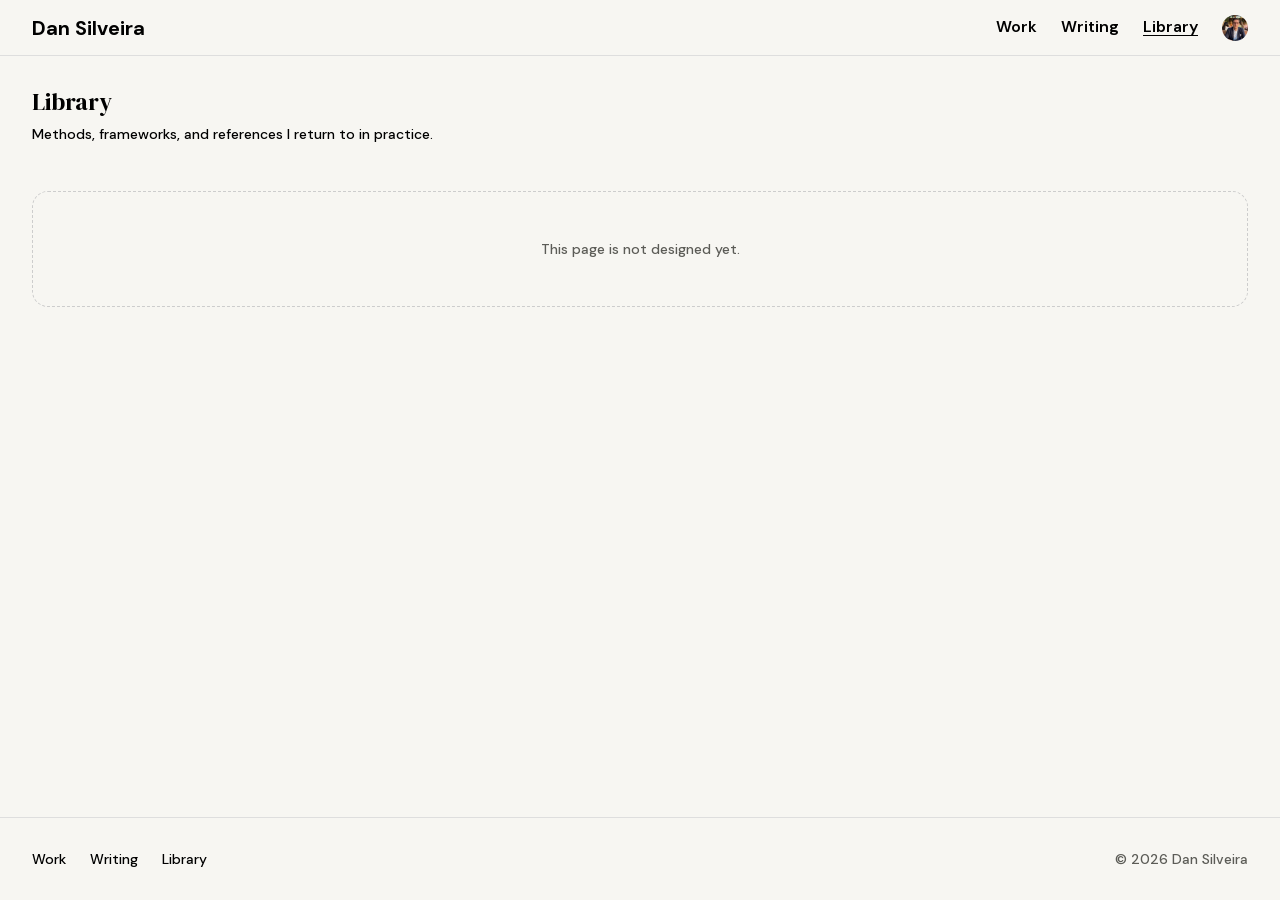
==== library/index.html @ 99af9610 "Build homepage from Figma reference Palette, type scale, and geometry were extracted from the vector" ====
<!DOCTYPE html>
<html lang="en">
<head>
  <meta charset="UTF-8">
  <meta name="viewport" content="width=device-width, initial-scale=1.0">

  <title>Library — Dan Silveira</title>
  <meta name="description" content="A collection of methods, frameworks, and references Dan Silveira returns to in design practice.">

  <meta property="og:type" content="website">
  <meta property="og:title" content="Library — Dan Silveira">
  <meta property="og:description" content="Methods, frameworks, and references from design practice.">
  <meta property="og:image" content="/assets/images/og-image.png">
  <meta name="twitter:card" content="summary_large_image">

  <link rel="icon" href="/assets/icons/favicon.svg" type="image/svg+xml">

  <link rel="preload" href="/assets/fonts/dm-sans-latin.woff2" as="font" type="font/woff2" crossorigin>
  <link rel="preload" href="/assets/fonts/dm-serif-display-latin.woff2" as="font" type="font/woff2" crossorigin>

  <link rel="stylesheet" href="/css/tokens.css">
  <link rel="stylesheet" href="/css/base.css">
  <link rel="stylesheet" href="/css/layout.css">
  <link rel="stylesheet" href="/css/components.css">
  <link rel="stylesheet" href="/css/pages/simple.css">

  <noscript>
    <style>
      [data-reveal] { opacity: 1; transform: none; }
    </style>
  </noscript>
</head>
<body>
  <a class="skip-link" href="#main">Skip to content</a>

  <!-- Shared header — keep in sync across all pages -->
  <header class="site-header">
    <div class="container site-header__inner">
      <a class="site-header__logo" href="/">Dan Silveira</a>

      <div class="site-nav-group">
        <button class="nav-toggle" type="button" aria-expanded="false" aria-controls="site-nav">
          <span class="nav-toggle__bars"></span>
          <span class="visually-hidden">Menu</span>
        </button>

        <nav class="site-nav" id="site-nav" aria-label="Primary">
          <ul class="site-nav__list">
            <li><a class="site-nav__link" href="/work/">Work</a></li>
            <li><a class="site-nav__link" href="/writing/">Writing</a></li>
            <li><a class="site-nav__link" href="/library/">Library</a></li>
          </ul>
        </nav>

        <span class="site-header__avatar">
          <img src="/assets/images/Avatar-SML.jpg" alt="" width="26" height="26">
        </span>
      </div>
    </div>
  </header>

  <main class="site-main" id="main">
    <div class="container">

      <section class="page-intro">
        <h1 class="display page-intro__title">Library</h1>
        <p class="page-intro__lede">
          Methods, frameworks, and references I return to in practice.
        </p>
      </section>

      <!-- TODO: no Figma design for this page yet. -->
      <div class="page-empty">
        <p class="text-muted">This page is not designed yet.</p>
      </div>

    </div>
  </main>

  <!-- Shared footer — keep in sync across all pages -->
  <footer class="site-footer">
    <div class="container site-footer__inner">
      <ul class="site-footer__links">
        <li><a href="/work/">Work</a></li>
        <li><a href="/writing/">Writing</a></li>
        <li><a href="/library/">Library</a></li>
      </ul>
      <p class="site-footer__meta">&copy; 2026 Dan Silveira</p>
    </div>
  </footer>

  <script src="/js/main.js" defer></script>
</body>
</html>
---- css/tokens.css ----
/* ==========================================================================
   Design tokens
   Single source of truth for color, type, spacing, and geometry.

   Values marked "ref" were read out of the Figma export's vector data
   (assets/images/Homepage-REF.pdf) and are exact, not approximations.
   ========================================================================== */

:root {
  /* ---- Color -------------------------------------------------------------
     The design uses four colors, nothing more. --line is the header and rail
     divider; --line-strong is the heavier rule inside the rail. */
  --color-bg: #f7f6f2;          /* ref */
  --color-ink: #000000;         /* ref */
  --color-line: #dedede;        /* ref */
  --color-line-strong: #cdcdcd; /* ref */

  /* Derived, not in the reference: a neutral for image placeholders and for
     secondary text on the inner pages. */
  --color-surface: #e8e7e2;
  --color-ink-muted: #5c5c57;

  --color-focus: var(--color-ink);

  /* ---- Typography --------------------------------------------------------
     Two families. DM Serif Display is used only for H1; everything else is
     DM Sans. Both are self-hosted in assets/fonts (see base.css). */
  --font-display: "DM Serif Display", Georgia, "Times New Roman", serif;
  --font-text: "DM Sans", ui-sans-serif, system-ui, -apple-system, sans-serif;
  --font-mono: ui-monospace, SFMono-Regular, Menlo, monospace;

  --weight-regular: 400;   /* DM Serif Display H1 */
  --weight-medium: 500;    /* body */
  --weight-semibold: 600;  /* H2, nav links */
  --weight-bold: 700;      /* logo */

  /* Fixed scale. The reference contains exactly four sizes; steps 4 and 5
     exist only for the case study pages, which have no Figma reference yet. */
  --step--1: 0.75rem;   /* 12px  meta */
  --step-0: 0.875rem;   /* 14px  body            ref */
  --step-1: 1rem;       /* 16px  nav links       ref */
  --step-2: 1.25rem;    /* 20px  H2, logo        ref */
  --step-3: 1.5rem;     /* 24px  H1 (serif)      ref */
  --step-4: 2rem;       /* 32px  inner pages */
  --step-5: 2.5rem;     /* 40px  inner pages */

  /* Body copy is 14px on an 18px line box in the reference. */
  --leading-body: 1.2857;
  --leading-tight: 1.1;
  --leading-snug: 1.2;
  --leading-normal: 1.6;

  --tracking-tight: -0.01em;
  --tracking-normal: 0;
  --tracking-wide: 0.06em;

  --measure: 68ch;

  /* ---- Spacing -----------------------------------------------------------
     Fixed 4px-based scale. The design lands on 8 / 16 / 24 / 32 / 56. */
  --space-3xs: 0.25rem;  /* 4  */
  --space-2xs: 0.5rem;   /* 8  */
  --space-xs: 0.75rem;   /* 12 */
  --space-s: 1rem;       /* 16 */
  --space-m: 1.5rem;     /* 24 */
  --space-l: 2rem;       /* 32 */
  --space-xl: 3rem;      /* 48 */
  --space-2xl: 3.5rem;   /* 56 */
  --space-3xl: 5rem;     /* 80 */

  /* ---- Layout ------------------------------------------------------------
     The page is a 1280 frame with 32 gutters. Inside that, a 914 main column
     and a 302 rail sit either side of a 1px divider. */
  --container: 80rem;          /* 1280 ref */
  --gutter: 2rem;              /* 32   ref */
  --header-height: 3.5rem;     /* 56   ref */
  --rail-width: 18.875rem;     /* 302  ref */
  --rail-content: 14.875rem;   /* 238  ref */
  --main-width: 57.125rem;     /* 914  ref */
  --container-narrow: 45rem;   /* long-form prose on inner pages */

  /* ---- Component geometry ------------------------------------------------ */
  --portrait-size: 13.875rem;  /* 222      ref */
  --figure-width: 27.5rem;     /* 440      ref */
  --figure-height: 13.875rem;  /* 222      ref */
  --thumb-width: 14.875rem;    /* 238      ref */
  --thumb-height: 6.75rem;     /* 108      ref, confirmed by the exports */
  --avatar-size: 1.625rem;     /* 26       ref */

  /* ---- Borders ----------------------------------------------------------- */
  --radius-s: 0.25rem;   /* 4  */
  --radius-m: 0.5rem;    /* 8  */
  --radius-l: 1rem;      /* 16, the portrait and figure corner ref */
  --radius-full: 999rem;

  --border-width: 1px;

  /* ---- Motion ------------------------------------------------------------
     base.css zeroes these under prefers-reduced-motion, so components do not
     each need their own media query. */
  --duration-fast: 120ms;
  --duration-base: 240ms;
  --duration-slow: 480ms;
  --ease-out: cubic-bezier(0.22, 1, 0.36, 1);

  /* ---- Depth ------------------------------------------------------------- */
  --z-header: 100;
  --z-nav-panel: 200;
  --z-skip-link: 300;
}
---- css/base.css ----
/* ==========================================================================
   Base: fonts, reset, element defaults
   Depends on tokens.css. Styles bare elements only — no classes.
   ========================================================================== */

/* ---- Webfonts -----------------------------------------------------------
   Self-hosted so there is no third-party request on page load. DM Sans is a
   variable font, so one file covers Medium through Bold; the weight range in
   the descriptor is what lets the browser synthesize 500/600/700 from it.

   The latin and latin-ext subsets are split exactly as Google serves them.
   The unicode-range on each means the browser only downloads latin-ext when
   a page actually uses one of those characters. */

@font-face {
  font-family: "DM Sans";
  font-style: normal;
  font-weight: 100 1000;
  font-display: swap;
  src: url("/assets/fonts/dm-sans-latin.woff2") format("woff2");
  unicode-range: U+0000-00FF, U+0131, U+0152-0153, U+02BB-02BC, U+02C6,
    U+02DA, U+02DC, U+0304, U+0308, U+0329, U+2000-206F, U+20AC, U+2122,
    U+2191, U+2193, U+2212, U+2215, U+FEFF, U+FFFD;
}

@font-face {
  font-family: "DM Sans";
  font-style: normal;
  font-weight: 100 1000;
  font-display: swap;
  src: url("/assets/fonts/dm-sans-latin-ext.woff2") format("woff2");
  unicode-range: U+0100-02BA, U+02BD-02C5, U+02C7-02CC, U+02CE-02D7,
    U+02DD-02FF, U+0304, U+0308, U+0329, U+1D00-1DBF, U+1E00-1E9F,
    U+1EF2-1EFF, U+2020, U+20A0-20AB, U+20AD-20C0, U+2113, U+2C60-2C7F,
    U+A720-A7FF;
}

@font-face {
  font-family: "DM Serif Display";
  font-style: normal;
  font-weight: 400;
  font-display: swap;
  src: url("/assets/fonts/dm-serif-display-latin.woff2") format("woff2");
  unicode-range: U+0000-00FF, U+0131, U+0152-0153, U+02BB-02BC, U+02C6,
    U+02DA, U+02DC, U+0304, U+0308, U+0329, U+2000-206F, U+20AC, U+2122,
    U+2191, U+2193, U+2212, U+2215, U+FEFF, U+FFFD;
}

@font-face {
  font-family: "DM Serif Display";
  font-style: normal;
  font-weight: 400;
  font-display: swap;
  src: url("/assets/fonts/dm-serif-display-latin-ext.woff2") format("woff2");
  unicode-range: U+0100-02BA, U+02BD-02C5, U+02C7-02CC, U+02CE-02D7,
    U+02DD-02FF, U+0304, U+0308, U+0329, U+1D00-1DBF, U+1E00-1E9F,
    U+1EF2-1EFF, U+2020, U+20A0-20AB, U+20AD-20C0, U+2113, U+2C60-2C7F,
    U+A720-A7FF;
}

/* ---- Reset -------------------------------------------------------------- */

*,
*::before,
*::after {
  box-sizing: border-box;
}

* {
  margin: 0;
}

html {
  /* Anchor targets land below the sticky header rather than under it. */
  scroll-padding-top: calc(var(--header-height) + var(--space-l));
  -webkit-text-size-adjust: 100%;
}

body {
  min-height: 100vh;
  background-color: var(--color-bg);
  color: var(--color-ink);
  font-family: var(--font-text);
  font-size: var(--step-0);
  font-weight: var(--weight-medium);
  line-height: var(--leading-body);
  -webkit-font-smoothing: antialiased;
  -moz-osx-font-smoothing: grayscale;
}

/* ---- Headings -----------------------------------------------------------
   The two levels do not share a family. H1 is DM Serif Display Regular; H2
   and below are DM Sans SemiBold. Sizes are fixed, per the reference. */

h1 {
  font-family: var(--font-display);
  font-size: var(--step-3);
  font-weight: var(--weight-regular);
  line-height: var(--leading-snug);
  letter-spacing: var(--tracking-normal);
}

h2,
h3,
h4 {
  font-family: var(--font-text);
  font-weight: var(--weight-semibold);
  line-height: var(--leading-snug);
  letter-spacing: var(--tracking-normal);
}

h2 {
  font-size: var(--step-2);
}

h3 {
  font-size: var(--step-1);
}

h4 {
  font-size: var(--step-0);
}

/* ---- Typography utilities -----------------------------------------------
   The reference reuses the same two treatments at different points in the
   document outline: the serif 24 appears on the page title, on "How I see
   design", and on "Recent". These classes decouple the look from the heading
   level so the outline can stay semantically correct (one h1 per page)
   without forcing the wrong visual weight. */

.display {
  font-family: var(--font-display);
  font-size: var(--step-3);
  font-weight: var(--weight-regular);
  line-height: var(--leading-snug);
  letter-spacing: var(--tracking-normal);
}

.heading {
  font-family: var(--font-text);
  font-size: var(--step-2);
  font-weight: var(--weight-semibold);
  line-height: var(--leading-snug);
}

/* ---- Text --------------------------------------------------------------- */

p,
li,
dd,
blockquote {
  text-wrap: pretty;
}

strong,
b {
  font-weight: var(--weight-bold);
}

small {
  font-size: var(--step--1);
}

code,
kbd,
pre,
samp {
  font-family: var(--font-mono);
  font-size: 0.9em;
}

blockquote {
  border-left: var(--border-width) solid var(--color-line);
  padding-left: var(--space-m);
}

hr {
  border: 0;
  border-top: var(--border-width) solid var(--color-line);
  margin-block: var(--space-l);
}

/* ---- Links --------------------------------------------------------------
   Links inherit color and are distinguished by an underline on hover, which
   is how the reference treats them. */

a {
  color: inherit;
  text-decoration: none;
  text-decoration-thickness: 1px;
  text-underline-offset: 0.2em;
  transition: opacity var(--duration-fast) var(--ease-out);
}

a:hover {
  text-decoration: underline;
}

/* ---- Lists -------------------------------------------------------------- */

ul,
ol {
  padding-left: 1.25em;
}

/* ---- Media -------------------------------------------------------------- */

img,
picture,
svg,
video,
canvas {
  display: block;
  max-width: 100%;
  height: auto;
}

svg {
  fill: currentColor;
}

figure {
  margin: 0;
}

figcaption {
  color: var(--color-ink-muted);
  font-size: var(--step--1);
  margin-top: var(--space-xs);
}

/* ---- Forms -------------------------------------------------------------- */

input,
button,
textarea,
select {
  font: inherit;
  color: inherit;
}

button {
  background: none;
  border: 0;
  cursor: pointer;
}

/* ---- Tables ------------------------------------------------------------- */

table {
  border-collapse: collapse;
  width: 100%;
}

th,
td {
  border-bottom: var(--border-width) solid var(--color-line);
  padding: var(--space-xs);
  text-align: left;
}

/* ---- Focus --------------------------------------------------------------
   Keyboard-only focus ring. Do not remove without an equally visible
   replacement; it is the primary affordance for keyboard navigation. */

:focus-visible {
  outline: 2px solid var(--color-focus);
  outline-offset: 3px;
  border-radius: var(--radius-s);
}

/* ---- Accessibility helpers ---------------------------------------------- */

.visually-hidden {
  position: absolute;
  width: 1px;
  height: 1px;
  margin: -1px;
  padding: 0;
  overflow: hidden;
  clip-path: inset(50%);
  white-space: nowrap;
  border: 0;
}

/* First tabbable element on every page; offscreen until focused. */
.skip-link {
  position: absolute;
  top: var(--space-2xs);
  left: var(--space-2xs);
  z-index: var(--z-skip-link);
  transform: translateY(-150%);
  background-color: var(--color-ink);
  color: var(--color-bg);
  padding: var(--space-2xs) var(--space-s);
  border-radius: var(--radius-m);
  transition: transform var(--duration-fast) var(--ease-out);
}

.skip-link:focus-visible {
  transform: translateY(0);
}

/* ---- Reduced motion -----------------------------------------------------
   Zeroing the duration tokens disables component animation globally. */

@media (prefers-reduced-motion: reduce) {
  :root {
    --duration-fast: 0ms;
    --duration-base: 0ms;
    --duration-slow: 0ms;
  }

  *,
  *::before,
  *::after {
    animation-duration: 0.01ms !important;
    animation-iteration-count: 1 !important;
    transition-duration: 0.01ms !important;
    scroll-behavior: auto !important;
  }
}
---- css/layout.css ----
/* ==========================================================================
   Layout: shell, containers, grids, vertical rhythm
   Structural primitives only. Page-specific composition lives in css/pages.
   ========================================================================== */

/* ---- Page shell ---------------------------------------------------------
   Sticky footer: main grows so short pages do not leave the footer floating. */

body {
  display: flex;
  flex-direction: column;
}

.site-main {
  flex: 1 0 auto;
}

/* ---- Container ----------------------------------------------------------
   Centers content at the 1280 frame width and supplies the 32px gutter. */

.container {
  width: 100%;
  max-width: var(--container);
  margin-inline: auto;
  padding-inline: var(--gutter);
}

.container--narrow {
  max-width: var(--container-narrow);
}

/* ---- Two-column shell ---------------------------------------------------
   The homepage splits into a main column and a 302px rail separated by a 1px
   divider. The divider is a border on the rail rather than a separate
   element, so it cannot fall out of sync with the column edge.

   The rail runs to the frame's right edge rather than stopping at the
   container's gutter, which is why .container--shell drops its right padding
   and the rail supplies its own instead. Laid out left to right, the 1280
   frame is: 32 gutter, 914 main, 32 gap, 1 divider, 32, 238 rail, 32.

   Below the breakpoint the rail drops beneath the main content and the
   divider flips to the top edge. */

.shell {
  display: grid;
  grid-template-columns: 1fr;
  gap: var(--space-xl);
}

.shell__rail {
  border-top: var(--border-width) solid var(--color-line);
  padding-top: var(--space-l);
}

@media (width >= 62rem) {
  .container--shell {
    padding-right: 0;
  }

  .shell {
    grid-template-columns: minmax(0, 1fr) var(--rail-width);
    gap: 0;
    align-items: start;
  }

  /* Padding on both sides of the rail reproduces the reference's 238px
     content width inside the 302px track. */
  .shell__rail {
    border-top: 0;
    border-left: var(--border-width) solid var(--color-line);
    padding: var(--space-l) var(--gutter);
    /* Full-height divider: the border must run past the rail's own content,
       so the column stretches to the grid row height. */
    align-self: stretch;
    min-height: 100%;
  }

  /* Inset from the divider, bringing the main content to its 914px width. */
  .shell__main {
    padding-right: var(--gutter);
  }
}

/* ---- Sidebar ------------------------------------------------------------
   Content plus a narrow rail, used by the case study metadata column. Stacks
   on narrow screens. Distinct from .shell, which is the homepage's
   full-height two-column frame. */

.with-sidebar {
  display: grid;
  gap: var(--space-l);
  grid-template-columns: 1fr;
}

@media (width >= 56rem) {
  .with-sidebar {
    grid-template-columns: minmax(0, 1fr) 16rem;
    gap: var(--space-xl);
    align-items: start;
  }

  .with-sidebar__aside {
    position: sticky;
    top: calc(var(--header-height) + var(--space-l));
  }
}

/* ---- Section rhythm ----------------------------------------------------- */

.section {
  padding-block: var(--space-2xl);
}

/* Small uppercase label above a heading. */
.section-header__eyebrow {
  color: var(--color-ink-muted);
  font-size: var(--step--1);
  font-weight: var(--weight-semibold);
  letter-spacing: var(--tracking-wide);
  text-transform: uppercase;
}

.section--tight {
  padding-block: var(--space-l);
}

.section--flush {
  padding-block: 0;
}

.section--surface {
  background-color: var(--color-surface);
}

/* ---- Stack --------------------------------------------------------------
   Vertical flow with one consistent gap. */

.stack {
  display: flex;
  flex-direction: column;
  gap: var(--space-m);
}

.stack--3xs { gap: var(--space-3xs); }
.stack--2xs { gap: var(--space-2xs); }
.stack--xs { gap: var(--space-xs); }
.stack--s { gap: var(--space-s); }
.stack--l { gap: var(--space-l); }
.stack--xl { gap: var(--space-xl); }

/* ---- Cluster ------------------------------------------------------------
   Horizontal group that wraps: tag lists, button rows, inline meta. */

.cluster {
  display: flex;
  flex-wrap: wrap;
  align-items: center;
  gap: var(--space-xs);
}

.cluster--between {
  justify-content: space-between;
  flex-wrap: nowrap;
  gap: var(--space-s);
}

/* ---- Auto grid ----------------------------------------------------------
   Responsive columns with no media query: items grow until they hit
   --grid-min, then wrap. */

.grid {
  display: grid;
  gap: var(--space-l);
  grid-template-columns: repeat(auto-fit, minmax(min(var(--grid-min, 20rem), 100%), 1fr));
}

.grid--2,
.grid--3 {
  display: grid;
  gap: var(--space-l);
  grid-template-columns: 1fr;
}

@media (width >= 48rem) {
  .grid--2 {
    grid-template-columns: repeat(2, 1fr);
  }

  .grid--3 {
    grid-template-columns: repeat(3, 1fr);
  }
}

/* ---- Media split --------------------------------------------------------
   A fixed-width figure beside a flexible text column, used by the hero and
   the four lens rows. The figure width is a token so the two stay locked to
   the same 440px measurement from the reference.

   .media-split--reverse puts the figure on the right by reordering the grid
   rather than the markup, so the heading still precedes its figure in the
   DOM and the reading order stays correct. */

.media-split {
  display: grid;
  grid-template-columns: 1fr;
  gap: var(--space-m);
  align-items: start;
}

@media (width >= 48rem) {
  .media-split {
    grid-template-columns: var(--split-figure, var(--figure-width)) minmax(0, 1fr);
    gap: var(--space-m);
  }

  .media-split--reverse {
    grid-template-columns: minmax(0, 1fr) var(--split-figure, var(--figure-width));
  }

  .media-split--reverse > .media-split__figure {
    grid-column: 2;
    grid-row: 1;
  }

  .media-split--reverse > .media-split__body {
    grid-column: 1;
    grid-row: 1;
  }
}

/* ---- Frames -------------------------------------------------------------
   Fixed aspect boxes that reserve image space before the asset loads, so the
   page never shifts. The grey fill doubles as the placeholder for assets
   that have not been supplied yet. */

.frame {
  position: relative;
  overflow: hidden;
  background-color: var(--color-surface);
  border-radius: var(--radius-l);
}

.frame > img,
.frame > video {
  width: 100%;
  height: 100%;
  object-fit: cover;
}

.frame--figure {
  aspect-ratio: 440 / 222;
}

.frame--portrait {
  aspect-ratio: 1;
  max-width: var(--portrait-size);
}

.frame--thumb {
  aspect-ratio: 238 / 108;
  border-radius: var(--radius-s);
}

.frame--wide { aspect-ratio: 16 / 9; }
.frame--photo { aspect-ratio: 4 / 3; }
.frame--square { aspect-ratio: 1; }

/* ---- Utilities ---------------------------------------------------------- */

.measure {
  max-width: var(--measure);
}

.text-center {
  text-align: center;
}

.text-muted {
  color: var(--color-ink-muted);
}
---- css/components.css ----
/* ==========================================================================
   Components: header, nav, rail, cards, buttons, footer
   Each block is self-contained and styled only through tokens.
   ========================================================================== */

/* ---- Site header --------------------------------------------------------
   56px tall with a 1px bottom divider, sticky so navigation stays reachable
   through long pages. */

.site-header {
  position: sticky;
  top: 0;
  z-index: var(--z-header);
  background-color: var(--color-bg);
  border-bottom: var(--border-width) solid var(--color-line);
}

.site-header__inner {
  display: flex;
  align-items: center;
  justify-content: space-between;
  gap: var(--space-m);
  /* The divider is part of the 56px total, so the inner row is one pixel
     shorter. This keeps page content starting at y=88 as in the reference. */
  height: calc(var(--header-height) - var(--border-width));
}

.site-header__logo {
  font-size: var(--step-2);
  font-weight: var(--weight-bold);
  line-height: 1;
  white-space: nowrap;
}

/* ---- Primary navigation -------------------------------------------------
   Mobile: off-canvas panel toggled by the hamburger.
   Desktop (>=48rem): inline row, button hidden. */

.site-nav-group {
  display: flex;
  align-items: center;
  gap: var(--space-m);
}

.nav-toggle {
  display: inline-flex;
  align-items: center;
  justify-content: center;
  width: 2.75rem;  /* 44px minimum touch target */
  height: 2.75rem;
  margin-right: calc(var(--space-2xs) * -1);
  border-radius: var(--radius-m);
}

.nav-toggle__bars {
  position: relative;
}

.nav-toggle__bars,
.nav-toggle__bars::before,
.nav-toggle__bars::after {
  display: block;
  width: 1.25rem;
  height: 2px;
  background-color: currentColor;
  transition: transform var(--duration-fast) var(--ease-out),
              opacity var(--duration-fast) var(--ease-out);
}

.nav-toggle__bars::before,
.nav-toggle__bars::after {
  content: "";
  position: absolute;
}

.nav-toggle__bars::before { transform: translateY(-6px); }
.nav-toggle__bars::after { transform: translateY(6px); }

/* Hamburger morphs into a close icon when the panel is open. */
.nav-toggle[aria-expanded="true"] .nav-toggle__bars {
  background-color: transparent;
}

.nav-toggle[aria-expanded="true"] .nav-toggle__bars::before {
  transform: rotate(45deg);
}

.nav-toggle[aria-expanded="true"] .nav-toggle__bars::after {
  transform: rotate(-45deg);
}

.site-nav {
  position: fixed;
  inset: var(--header-height) 0 auto;
  z-index: var(--z-nav-panel);
  background-color: var(--color-bg);
  border-bottom: var(--border-width) solid var(--color-line);
  padding: var(--space-s) var(--gutter) var(--space-l);
  /* Hidden by default on mobile. Uses visibility rather than display so the
     transition can run. */
  visibility: hidden;
  opacity: 0;
  transform: translateY(-0.5rem);
  transition: opacity var(--duration-base) var(--ease-out),
              transform var(--duration-base) var(--ease-out),
              visibility var(--duration-base);
}

.site-nav.is-open {
  visibility: visible;
  opacity: 1;
  transform: translateY(0);
}

.site-nav__list {
  display: flex;
  flex-direction: column;
  gap: var(--space-xs);
  list-style: none;
  margin: 0;
  padding: 0;
}

.site-nav__link {
  display: block;
  padding-block: var(--space-2xs);
  font-size: var(--step-2);
  font-weight: var(--weight-semibold);
}

.site-nav__link[aria-current="page"] {
  text-decoration: underline;
}

/* Avatar sits outside the collapsible panel so it stays visible at all
   widths, matching the reference. */
.site-header__avatar {
  width: var(--avatar-size);
  height: var(--avatar-size);
  border-radius: var(--radius-full);
  overflow: hidden;
  background-color: var(--color-surface);
  flex: 0 0 auto;
}

.site-header__avatar img {
  width: 100%;
  height: 100%;
  object-fit: cover;
}

@media (width >= 48rem) {
  .nav-toggle {
    display: none;
  }

  .site-nav {
    position: static;
    inset: auto;
    visibility: visible;
    opacity: 1;
    transform: none;
    background: none;
    border: 0;
    padding: 0;
  }

  .site-nav__list {
    flex-direction: row;
    gap: var(--space-m);
    align-items: center;
  }

  .site-nav__link {
    font-size: var(--step-1);
    padding-block: 0;
  }
}

/* Prevents background scrolling while the mobile nav panel is open. */
body.has-nav-open {
  overflow: hidden;
}

@media (width >= 48rem) {
  body.has-nav-open {
    overflow: visible;
  }
}

/* ---- Rail ---------------------------------------------------------------
   The "Recent" sidebar. Sticky on desktop so it stays in view while the main
   column scrolls; static below the shell breakpoint where it sits inline. */

@media (width >= 62rem) {
  .rail__inner {
    position: sticky;
    top: calc(var(--header-height) + var(--space-l));
  }
}

.rail__heading {
  /* Optical alignment: the serif cap height sits lower in its line box than
     the adjacent portrait's top edge, so nudge it up to match. */
  margin-top: -0.15em;
}

/* The heavier rule dividing recent work from recent writing. */
.rail__divider {
  border: 0;
  border-top: var(--border-width) solid var(--color-line-strong);
  margin-block: var(--space-s);
}

/* Right-aligned "See all …" links. */
.rail__more {
  display: block;
  text-align: right;
  font-size: var(--step-0);
  font-weight: var(--weight-medium);
}

/* ---- Rail card ----------------------------------------------------------
   Title, 238x108 thumbnail, description. The whole card is clickable via an
   overlay on the title link, which keeps one focusable element per card. */

/* No gap: in the reference the thumbnail sits flush against the bottom of
   the title's line box, and the only internal gap is above the summary. */
.rail-card {
  position: relative;
  display: flex;
  flex-direction: column;
  gap: 0;
}

.rail-card__title {
  font-size: var(--step-2);
  font-weight: var(--weight-semibold);
  line-height: var(--leading-snug);
}

.rail-card__link::after {
  content: "";
  position: absolute;
  inset: 0;
}

.rail-card__media img {
  transition: transform var(--duration-slow) var(--ease-out);
}

.rail-card:hover .rail-card__media img {
  transform: scale(1.04);
}

/* 18px, one body line unit, matching the reference's thumbnail-to-text gap. */
.rail-card__summary {
  margin-top: 1.125rem;
}

/* ---- Lens row -----------------------------------------------------------
   One of the four "How I see design" blocks. */

.lens__title {
  margin-bottom: var(--space-xs);
}

.lens__body {
  display: flex;
  flex-direction: column;
  /* One blank line between paragraphs, matching the reference. */
  gap: var(--space-s);
}

/* ---- Buttons ------------------------------------------------------------ */

.button {
  display: inline-flex;
  align-items: center;
  justify-content: center;
  gap: var(--space-2xs);
  min-height: 2.75rem;
  padding: var(--space-2xs) var(--space-m);
  border: var(--border-width) solid transparent;
  border-radius: var(--radius-full);
  font-weight: var(--weight-semibold);
  line-height: 1.2;
  text-align: center;
  transition: background-color var(--duration-fast) var(--ease-out),
              border-color var(--duration-fast) var(--ease-out),
              color var(--duration-fast) var(--ease-out);
}

.button:hover {
  text-decoration: none;
}

.button--primary {
  background-color: var(--color-ink);
  color: var(--color-bg);
}

.button--primary:hover {
  opacity: 0.85;
}

.button--secondary {
  border-color: var(--color-line);
}

.button--secondary:hover {
  border-color: var(--color-ink);
}

/* Text action with a trailing arrow that nudges on hover. */
.link-arrow {
  display: inline-flex;
  align-items: center;
  gap: var(--space-3xs);
  font-weight: var(--weight-semibold);
}

.link-arrow::after {
  content: "\2192"; /* → */
  transition: transform var(--duration-fast) var(--ease-out);
}

.link-arrow:hover::after {
  transform: translateX(0.25rem);
}

/* ---- Tags --------------------------------------------------------------- */

.tag-list {
  display: flex;
  flex-wrap: wrap;
  gap: var(--space-3xs) var(--space-2xs);
  list-style: none;
  margin: 0;
  padding: 0;
}

.tag {
  display: inline-block;
  padding: 0.15em var(--space-2xs);
  border: var(--border-width) solid var(--color-line);
  border-radius: var(--radius-full);
  color: var(--color-ink-muted);
  font-size: var(--step--1);
  white-space: nowrap;
}

/* ---- Project card -------------------------------------------------------
   Used on the work index. */

.project-card {
  position: relative;
  display: flex;
  flex-direction: column;
  gap: var(--space-s);
}

.project-card__media {
  overflow: hidden;
  border-radius: var(--radius-l);
  background-color: var(--color-surface);
}

.project-card__media img {
  transition: transform var(--duration-slow) var(--ease-out);
}

.project-card:hover .project-card__media img {
  transform: scale(1.03);
}

.project-card__title {
  font-size: var(--step-2);
}

.project-card__link::after {
  content: "";
  position: absolute;
  inset: 0;
}

.project-card__summary,
.project-card__meta {
  color: var(--color-ink-muted);
}

.project-card__meta {
  font-size: var(--step--1);
}

@media (width >= 56rem) {
  .project-card--featured {
    display: grid;
    grid-template-columns: 1.25fr 1fr;
    gap: var(--space-xl);
    align-items: center;
  }
}

/* ---- Site footer -------------------------------------------------------- */

.site-footer {
  border-top: var(--border-width) solid var(--color-line);
  padding-block: var(--space-l);
  margin-top: var(--space-2xl);
}

.site-footer__inner {
  display: flex;
  flex-wrap: wrap;
  gap: var(--space-m);
  justify-content: space-between;
  align-items: baseline;
}

.site-footer__links {
  display: flex;
  flex-wrap: wrap;
  gap: var(--space-m);
  list-style: none;
  margin: 0;
  padding: 0;
}

.site-footer__meta {
  color: var(--color-ink-muted);
}

/* ---- Scroll reveal ------------------------------------------------------
   js/main.js adds .is-visible. Each page carries a <noscript> fallback that
   reveals everything when JavaScript is unavailable. */

[data-reveal] {
  opacity: 0;
  transform: translateY(0.75rem);
  transition: opacity var(--duration-slow) var(--ease-out),
              transform var(--duration-slow) var(--ease-out);
}

[data-reveal].is-visible {
  opacity: 1;
  transform: none;
}

@media (prefers-reduced-motion: reduce) {
  [data-reveal] {
    opacity: 1;
    transform: none;
  }
}
---- css/pages/simple.css ----
/* ==========================================================================
   Page: simple index pages (Writing, Library)
   Placeholder layouts until their Figma designs exist.
   ========================================================================== */

.page-intro {
  padding-top: var(--space-l);
}

.page-intro__title {
  margin-bottom: var(--space-2xs);
}

.page-intro__lede {
  max-width: 52ch;
}

.page-empty {
  margin-top: var(--space-xl);
  padding: var(--space-xl) var(--space-l);
  border: var(--border-width) dashed var(--color-line-strong);
  border-radius: var(--radius-l);
  text-align: center;
}
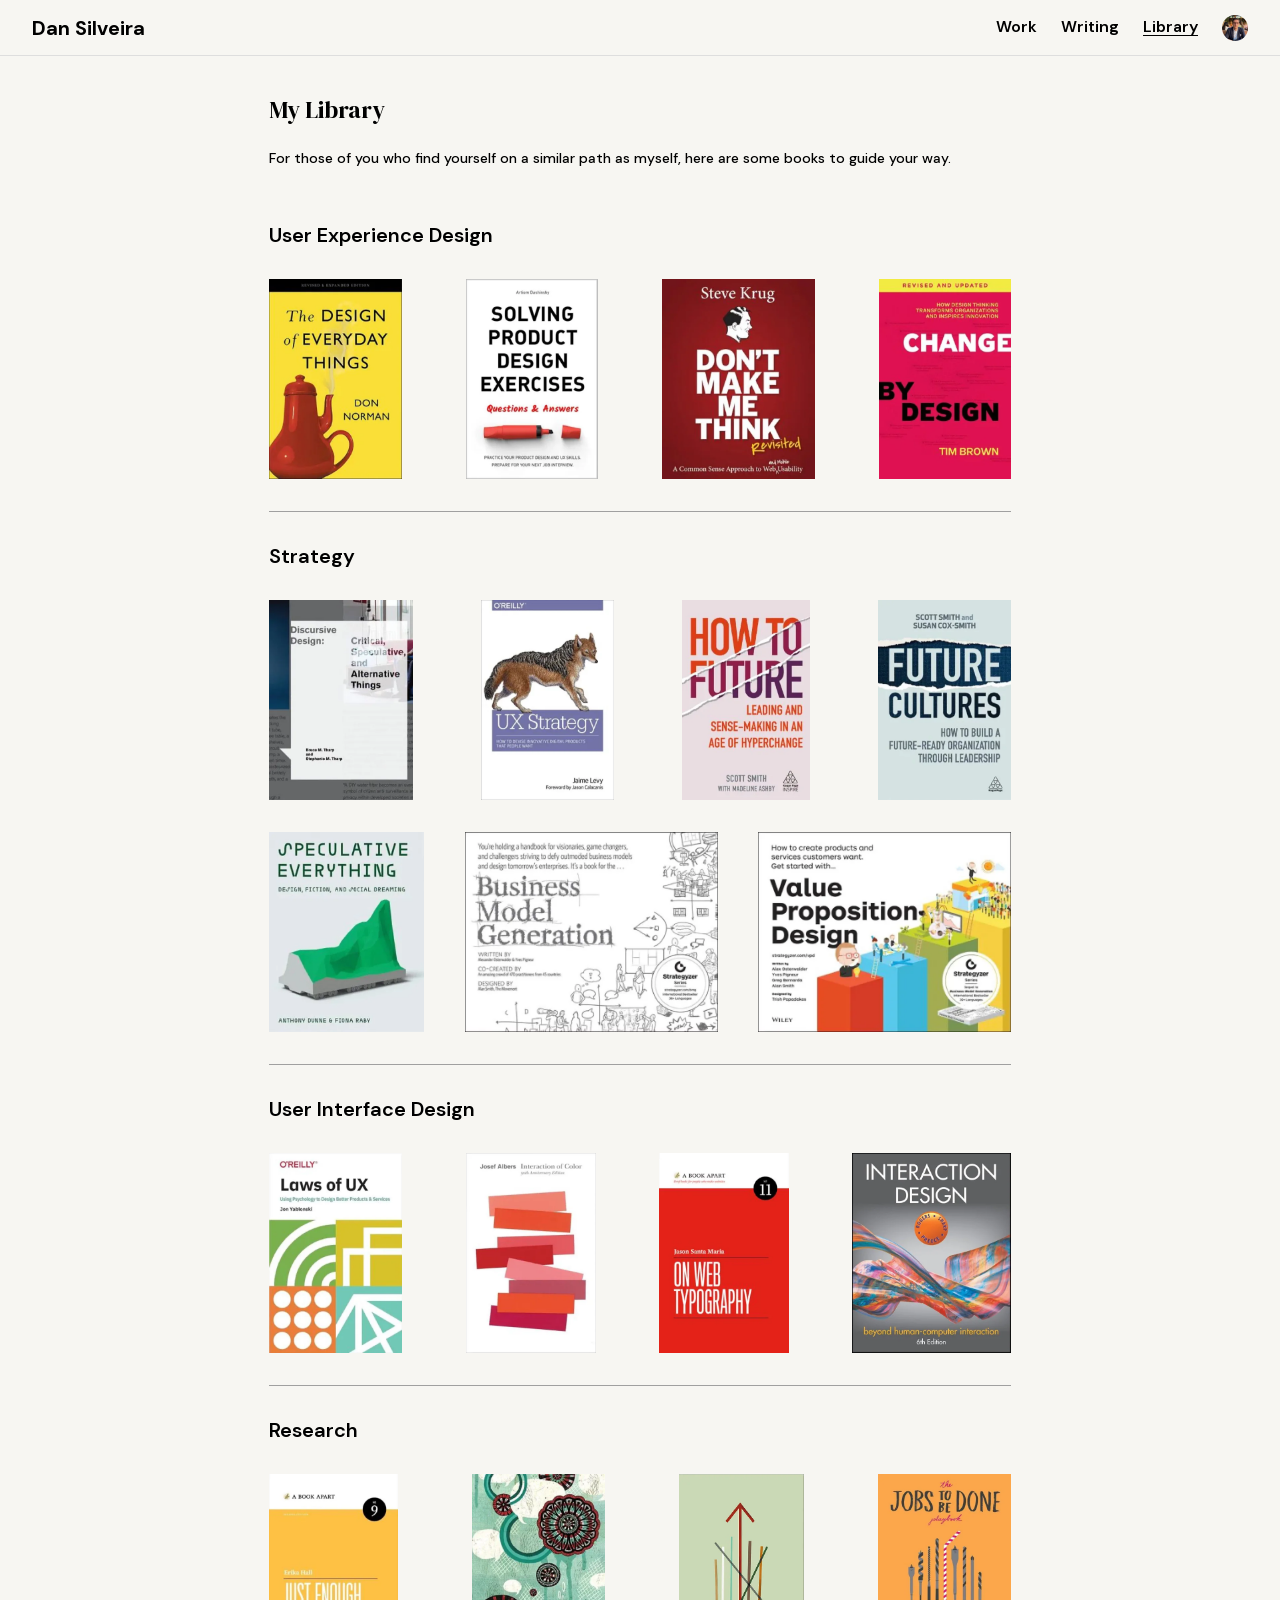
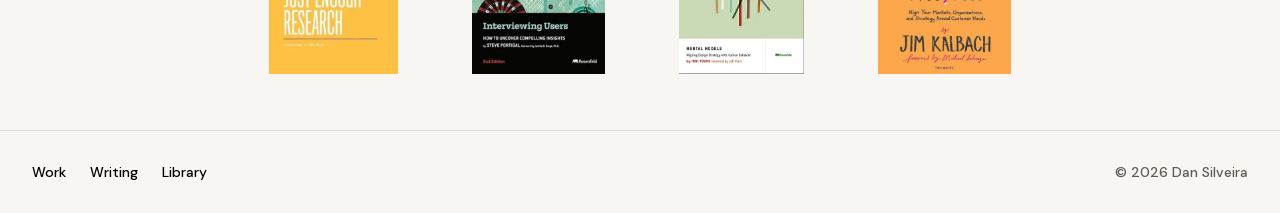
==== commit 1e8e7eb3: "Update homepage and add assets" ====
--- a/library/index.html
+++ b/library/index.html
@@ -5,11 +5,11 @@
   <meta name="viewport" content="width=device-width, initial-scale=1.0">
 
   <title>Library — Dan Silveira</title>
-  <meta name="description" content="A collection of methods, frameworks, and references Dan Silveira returns to in design practice.">
+  <meta name="description" content="Books Dan Silveira recommends on user experience, strategy, interface design, and research.">
 
   <meta property="og:type" content="website">
   <meta property="og:title" content="Library — Dan Silveira">
-  <meta property="og:description" content="Methods, frameworks, and references from design practice.">
+  <meta property="og:description" content="Books on user experience, strategy, interface design, and research.">
   <meta property="og:image" content="/assets/images/og-image.png">
   <meta name="twitter:card" content="summary_large_image">
 
@@ -22,7 +22,7 @@
   <link rel="stylesheet" href="/css/base.css">
   <link rel="stylesheet" href="/css/layout.css">
   <link rel="stylesheet" href="/css/components.css">
-  <link rel="stylesheet" href="/css/pages/simple.css">
+  <link rel="stylesheet" href="/css/pages/library.css">
 
   <noscript>
     <style>
@@ -52,9 +52,9 @@
           </ul>
         </nav>
 
-        <span class="site-header__avatar">
-          <img src="/assets/images/Avatar-SML.jpg" alt="" width="26" height="26">
-        </span>
+        <a class="site-header__avatar" href="/about/">
+          <img src="/assets/images/Avatar-SML.jpg" alt="About Dan Silveira" width="26" height="26">
+        </a>
       </div>
     </div>
   </header>
@@ -62,16 +62,99 @@
   <main class="site-main" id="main">
     <div class="container">
 
-      <section class="page-intro">
-        <h1 class="display page-intro__title">Library</h1>
-        <p class="page-intro__lede">
-          Methods, frameworks, and references I return to in practice.
+      <header class="library-intro">
+        <h1 class="display library-intro__title">My Library</h1>
+        <p class="library-intro__lede">
+          For those of you who find yourself on a similar path as myself, here
+          are some books to guide your way.
         </p>
-      </section>
+      </header>
 
-      <!-- TODO: no Figma design for this page yet. -->
-      <div class="page-empty">
-        <p class="text-muted">This page is not designed yet.</p>
+      <div class="library-list">
+
+        <section class="library-section" aria-labelledby="library-ux" data-reveal>
+          <h2 class="heading library-section__title" id="library-ux">User Experience Design</h2>
+          <div class="library-covers">
+            <img src="/assets/images/Lib-01.webp"
+                 alt="The Design of Everyday Things by Don Norman"
+                 width="133" height="200" decoding="async">
+            <img src="/assets/images/Lib-02.webp"
+                 alt="Solving Product Design Exercises"
+                 width="131" height="200" loading="lazy" decoding="async">
+            <img src="/assets/images/Lib-03.webp"
+                 alt="Don't Make Me Think by Steve Krug"
+                 width="154" height="200" loading="lazy" decoding="async">
+            <img src="/assets/images/Lib-04.webp"
+                 alt="Change by Design by Tim Brown"
+                 width="132" height="200" loading="lazy" decoding="async">
+          </div>
+        </section>
+
+        <section class="library-section" aria-labelledby="library-strategy" data-reveal>
+          <h2 class="heading library-section__title" id="library-strategy">Strategy</h2>
+          <div class="library-covers">
+            <img src="/assets/images/Lib-05.webp"
+                 alt="Discursive Design: Critical, Speculative, and Alternative Things"
+                 width="145" height="200" loading="lazy" decoding="async">
+            <img src="/assets/images/Lib-06.webp"
+                 alt="UX Strategy by Jaime Levy"
+                 width="133" height="200" loading="lazy" decoding="async">
+            <img src="/assets/images/Lib-07.webp"
+                 alt="How to Future by Scott Smith"
+                 width="128" height="200" loading="lazy" decoding="async">
+            <img src="/assets/images/Lib-08.webp"
+                 alt="Future Cultures by Scott Smith"
+                 width="133" height="200" loading="lazy" decoding="async">
+          </div>
+          <div class="library-covers">
+            <img src="/assets/images/Lib-09.webp"
+                 alt="Speculative Everything by Anthony Dunne and Fiona Raby"
+                 width="155" height="200" loading="lazy" decoding="async">
+            <img src="/assets/images/Lib-10.webp"
+                 alt="Business Model Generation"
+                 width="253" height="200" loading="lazy" decoding="async">
+            <img src="/assets/images/Lib-11.webp"
+                 alt="Value Proposition Design"
+                 width="253" height="200" loading="lazy" decoding="async">
+          </div>
+        </section>
+
+        <section class="library-section" aria-labelledby="library-ui" data-reveal>
+          <h2 class="heading library-section__title" id="library-ui">User Interface Design</h2>
+          <div class="library-covers">
+            <img src="/assets/images/Lib-12.webp"
+                 alt="Laws of UX by Jon Yablonski"
+                 width="133" height="200" loading="lazy" decoding="async">
+            <img src="/assets/images/Lib-13.webp"
+                 alt="Interaction of Color by Josef Albers"
+                 width="130" height="200" loading="lazy" decoding="async">
+            <img src="/assets/images/Lib-14.webp"
+                 alt="On Web Typography by Jason Santa Maria"
+                 width="129" height="200" loading="lazy" decoding="async">
+            <img src="/assets/images/Lib-15.webp"
+                 alt="Interaction Design: Beyond Human-Computer Interaction"
+                 width="159" height="200" loading="lazy" decoding="async">
+          </div>
+        </section>
+
+        <section class="library-section" aria-labelledby="library-research" data-reveal>
+          <h2 class="heading library-section__title" id="library-research">Research</h2>
+          <div class="library-covers">
+            <img src="/assets/images/Lib-16.webp"
+                 alt="Just Enough Research by Erika Hall"
+                 width="129" height="200" loading="lazy" decoding="async">
+            <img src="/assets/images/Lib-17.webp"
+                 alt="Interviewing Users by Steve Portigal"
+                 width="133" height="200" loading="lazy" decoding="async">
+            <img src="/assets/images/Lib-18.webp"
+                 alt="Mental Models by Indi Young"
+                 width="125" height="200" loading="lazy" decoding="async">
+            <img src="/assets/images/Lib-19.webp"
+                 alt="Jobs to Be Done by Jim Kalbach"
+                 width="133" height="200" loading="lazy" decoding="async">
+          </div>
+        </section>
+
       </div>
 
     </div>
--- a/css/tokens.css
+++ b/css/tokens.css
@@ -16,9 +16,13 @@
   --color-line-strong: #cdcdcd; /* ref */
 
   /* Derived, not in the reference: a neutral for image placeholders and for
-     secondary text on the inner pages. */
+     secondary text on the inner pages. White fills diagram frames so contain
+     letterboxing matches the export. */
   --color-surface: #e8e7e2;
   --color-ink-muted: #5c5c57;
+  --color-white: #ffffff;
+  --color-board: #f1f1f1;
+  --color-work-rule: #a0a0a0;
 
   --color-focus: var(--color-ink);
 
@@ -35,7 +39,7 @@
   --weight-bold: 700;      /* logo */
 
   /* Fixed scale. The reference contains exactly four sizes; steps 4 and 5
-     exist only for the case study pages, which have no Figma reference yet. */
+     exist for inner pages that need a larger display size than the 24px H1. */
   --step--1: 0.75rem;   /* 12px  meta */
   --step-0: 0.875rem;   /* 14px  body            ref */
   --step-1: 1rem;       /* 16px  nav links       ref */
@@ -78,6 +82,18 @@
   --rail-content: 14.875rem;   /* 238  ref */
   --main-width: 57.125rem;     /* 914  ref */
   --container-narrow: 45rem;   /* long-form prose on inner pages */
+  --work-measure: 55.1875rem;  /* 883, RecentWork-REF content band */
+  --work-thumb-w: 21.3125rem;  /* 341 */
+  --work-row-h: 18.25rem;      /* 292 */
+  --work-thumb: 341 / 292;
+  --writing-measure: 46.375rem; /* 742, Writing-REF content band */
+  --writing-thumb: 12.5rem;     /* 200 */
+  --writing-row-h: 12.5rem;     /* 200 */
+  --about-measure: 55.1875rem;  /* 883, About-REF content band */
+  --about-photo-w: 21.3125rem;  /* 341 */
+  --about-photo-h: 22.5rem;     /* 360 */
+  --library-measure: 46.375rem; /* 742, Library-REF content band */
+  --library-cover-h: 12.5rem;    /* 200 */
 
   /* ---- Component geometry ------------------------------------------------ */
   --portrait-size: 13.875rem;  /* 222      ref */
@@ -87,6 +103,53 @@
   --thumb-height: 6.75rem;     /* 108      ref, confirmed by the exports */
   --avatar-size: 1.625rem;     /* 26       ref */
 
+  /* Air Canada case study figures, from AC-REF.pdf at the 1040 content width. */
+  --case-measure: 65rem;           /* 1040 */
+  --case-hero: 1040 / 250;
+  --case-fig-trip: 438 / 262;
+  --case-fig-compass: 1040 / 350;
+  --case-fig-drawer: 1040 / 290;
+  --case-fig-coaching: 512 / 172;
+  --case-fig-club: 504 / 226;
+  --case-fig-workbook: 378 / 350;
+  --case-fig-event: 630 / 350;
+  --case-w-trip: 27.375rem;        /* 438 */
+  --case-w-coaching: 32rem;        /* 512 */
+  --case-w-club: 31.5rem;          /* 504 */
+  --case-w-workbook: 23.625rem;    /* 378 */
+  --case-w-event: 39.375rem;       /* 630 */
+
+  /* RBC Clear case study figures, from RBC-REF.pdf at the 1040 content width. */
+  --case-fig-rbc-hero: 1040 / 310;
+  --case-fig-rbc-process: 1040 / 384;
+  --case-fig-rbc-taskflow: 1040 / 538;
+  --case-fig-rbc-lofi: 520 / 410;
+  --case-fig-rbc-insight: 520 / 348;
+  --case-fig-rbc-stakeholder: 508 / 435;
+  --case-fig-rbc-cards: 508 / 435;
+  --case-fig-rbc-widgets: 844 / 709;
+  --case-fig-rbc-awards: 1040 / 214;
+  --case-w-rbc-lofi: 32.5rem;      /* 520 */
+  --case-w-rbc-insight: 32.5rem;   /* 520 */
+  --case-w-rbc-pair: 31.75rem;     /* 508 */
+  --case-w-rbc-widgets: 52.75rem;  /* 844 */
+
+  /* Government of Canada case study figures, from Passport-REF.pdf at 1040. */
+  --case-fig-goc-hero: 1040 / 310;
+  --case-fig-goc-nz: 567 / 262;
+  --case-fig-goc-team: 438 / 397;
+  --case-fig-goc-style: 508 / 542;
+  --case-fig-goc-account: 1040 / 501;
+  --case-fig-goc-review: 508 / 295;
+  --case-fig-goc-model: 508 / 347;
+  --case-fig-goc-impact: 709 / 818;
+  --case-w-goc-nz: 35.4375rem;     /* 567 */
+  --case-w-goc-team: 27.375rem;    /* 438 */
+  --case-w-goc-style: 31.75rem;    /* 508 */
+  --case-w-goc-review: 31.75rem;   /* 508 */
+  --case-w-goc-model: 31.75rem;    /* 508 */
+  --case-w-goc-impact: 44.3125rem; /* 709 */
+
   /* ---- Borders ----------------------------------------------------------- */
   --radius-s: 0.25rem;   /* 4  */
   --radius-m: 0.5rem;    /* 8  */
@@ -94,6 +157,10 @@
   --radius-full: 999rem;
 
   --border-width: 1px;
+  --color-stroke: rgb(0 0 0 / 0.3); /* inside image stroke, 30% black */
+
+  /* ---- Shadow ------------------------------------------------------------ */
+  --shadow-avatar: 0 0 15px rgb(0 0 0 / 0.15);
 
   /* ---- Motion ------------------------------------------------------------
      base.css zeroes these under prefers-reduced-motion, so components do not
@@ -104,6 +171,7 @@
   --ease-out: cubic-bezier(0.22, 1, 0.36, 1);
 
   /* ---- Depth ------------------------------------------------------------- */
+  --z-work-gate: 50;
   --z-header: 100;
   --z-nav-panel: 200;
   --z-skip-link: 300;
--- a/css/layout.css
+++ b/css/layout.css
@@ -241,6 +241,17 @@
   border-radius: var(--radius-l);
 }
 
+/* 1px inside stroke, #000 at 30% — Figma stroke Position: Inside. */
+.frame::after {
+  content: "";
+  position: absolute;
+  inset: 0;
+  z-index: 1;
+  border: var(--border-width) solid var(--color-stroke);
+  border-radius: inherit;
+  pointer-events: none;
+}
+
 .frame > img,
 .frame > video {
   width: 100%;
--- a/css/components.css
+++ b/css/components.css
@@ -141,6 +141,12 @@
   overflow: hidden;
   background-color: var(--color-surface);
   flex: 0 0 auto;
+  transition: box-shadow var(--duration-base) var(--ease-out);
+}
+
+.site-header__avatar:hover,
+.site-header__avatar:focus-visible {
+  box-shadow: var(--shadow-avatar);
 }
 
 .site-header__avatar img {
@@ -221,16 +227,21 @@
 }
 
 /* ---- Rail card ----------------------------------------------------------
-   Title, 238x108 thumbnail, description. The whole card is clickable via an
-   overlay on the title link, which keeps one focusable element per card. */
-
-/* No gap: in the reference the thumbnail sits flush against the bottom of
-   the title's line box, and the only internal gap is above the summary. */
+   Title, 238x108 thumbnail, description. The title link is stretched across
+   the whole card so the title, thumbnail, and summary share a single hit
+   area and a single focusable element. */
+
 .rail-card {
   position: relative;
   display: flex;
   flex-direction: column;
-  gap: 0;
+  gap: var(--space-2xs);
+}
+
+.rail-card__head {
+  display: flex;
+  flex-direction: column;
+  gap: var(--space-2xs);
 }
 
 .rail-card__title {
@@ -239,10 +250,13 @@
   line-height: var(--leading-snug);
 }
 
+/* .frame is itself positioned, so the thumbnail would otherwise paint over
+   this overlay and swallow clicks on the image. */
 .rail-card__link::after {
   content: "";
   position: absolute;
   inset: 0;
+  z-index: 1;
 }
 
 .rail-card__media img {
@@ -253,16 +267,11 @@
   transform: scale(1.04);
 }
 
-/* 18px, one body line unit, matching the reference's thumbnail-to-text gap. */
-.rail-card__summary {
-  margin-top: 1.125rem;
-}
-
 /* ---- Lens row -----------------------------------------------------------
    One of the four "How I see design" blocks. */
 
 .lens__title {
-  margin-bottom: var(--space-xs);
+  margin-bottom: var(--space-2xs);
 }
 
 .lens__body {
@@ -382,6 +391,7 @@
   content: "";
   position: absolute;
   inset: 0;
+  z-index: 1;
 }
 
 .project-card__summary,
@@ -402,6 +412,69 @@
   }
 }
 
+/* ---- Work password gate -------------------------------------------------
+   Courtesy lock on /work/ pages. Header stays above so navigation still
+   works. html.work-unlocked is set from sessionStorage before paint. */
+
+.work-gate {
+  position: fixed;
+  inset: 0;
+  z-index: var(--z-work-gate);
+  display: flex;
+  align-items: center;
+  justify-content: center;
+  padding: var(--gutter);
+  background-color: color-mix(in srgb, var(--color-bg) 55%, transparent);
+  backdrop-filter: blur(12px);
+  -webkit-backdrop-filter: blur(12px);
+}
+
+html.work-unlocked .work-gate {
+  display: none;
+}
+
+html:not(.work-unlocked):has(.work-gate) {
+  overflow: hidden;
+}
+
+.work-gate__card {
+  width: 100%;
+  max-width: 22rem;
+  display: flex;
+  flex-direction: column;
+  gap: var(--space-s);
+  padding: var(--space-l);
+  background-color: var(--color-white);
+  border: var(--border-width) solid var(--color-stroke);
+  border-radius: var(--radius-l);
+}
+
+.work-gate__title {
+  margin: 0;
+}
+
+.work-gate__input {
+  width: 100%;
+  min-height: 2.75rem;
+  padding: var(--space-2xs) var(--space-s);
+  border: var(--border-width) solid var(--color-line-strong);
+  border-radius: var(--radius-m);
+  background-color: var(--color-bg);
+}
+
+.work-gate__error {
+  margin: 0;
+  font-size: var(--step-0);
+}
+
+@media (prefers-reduced-motion: reduce) {
+  .work-gate {
+    backdrop-filter: none;
+    -webkit-backdrop-filter: none;
+    background-color: color-mix(in srgb, var(--color-bg) 92%, transparent);
+  }
+}
+
 /* ---- Site footer -------------------------------------------------------- */
 
 .site-footer {
--- a/css/pages/library.css
+++ b/css/pages/library.css
@@ -0,0 +1,73 @@
+/* ==========================================================================
+   Page: Library
+   Listing from assets/images/Library-REF.pdf. Content sits in a 742px band.
+   Book covers are 200px tall. Each row uses space-between so leftover
+   space is shared and nothing wraps early.
+   ========================================================================== */
+
+.library-intro {
+  max-width: var(--library-measure);
+  margin-inline: auto;
+  padding-top: calc(var(--space-l) + var(--space-2xs));
+}
+
+.library-intro__title {
+  margin-bottom: var(--space-m);
+}
+
+.library-intro__lede {
+  margin-bottom: var(--space-2xl);
+}
+
+.library-list {
+  width: 100%;
+  max-width: var(--library-measure);
+  margin-inline: auto;
+  display: flex;
+  flex-direction: column;
+  gap: calc(2 * var(--space-l) + var(--border-width));
+}
+
+.library-section {
+  position: relative;
+}
+
+.library-section:not(:last-child)::after {
+  content: "";
+  position: absolute;
+  left: 0;
+  right: 0;
+  top: 100%;
+  margin-top: var(--space-l);
+  height: var(--border-width);
+  background-color: var(--color-work-rule);
+}
+
+.library-section__title {
+  margin-bottom: var(--space-l);
+}
+
+.library-covers {
+  display: flex;
+  flex-wrap: wrap;
+  justify-content: space-between;
+  align-items: start;
+  row-gap: var(--space-l);
+}
+
+.library-covers + .library-covers {
+  margin-top: var(--space-l);
+}
+
+.library-covers img {
+  height: var(--library-cover-h);
+  width: auto;
+  max-width: 100%;
+  flex-shrink: 0;
+}
+
+@media (width >= 48rem) {
+  .library-covers {
+    flex-wrap: nowrap;
+  }
+}
